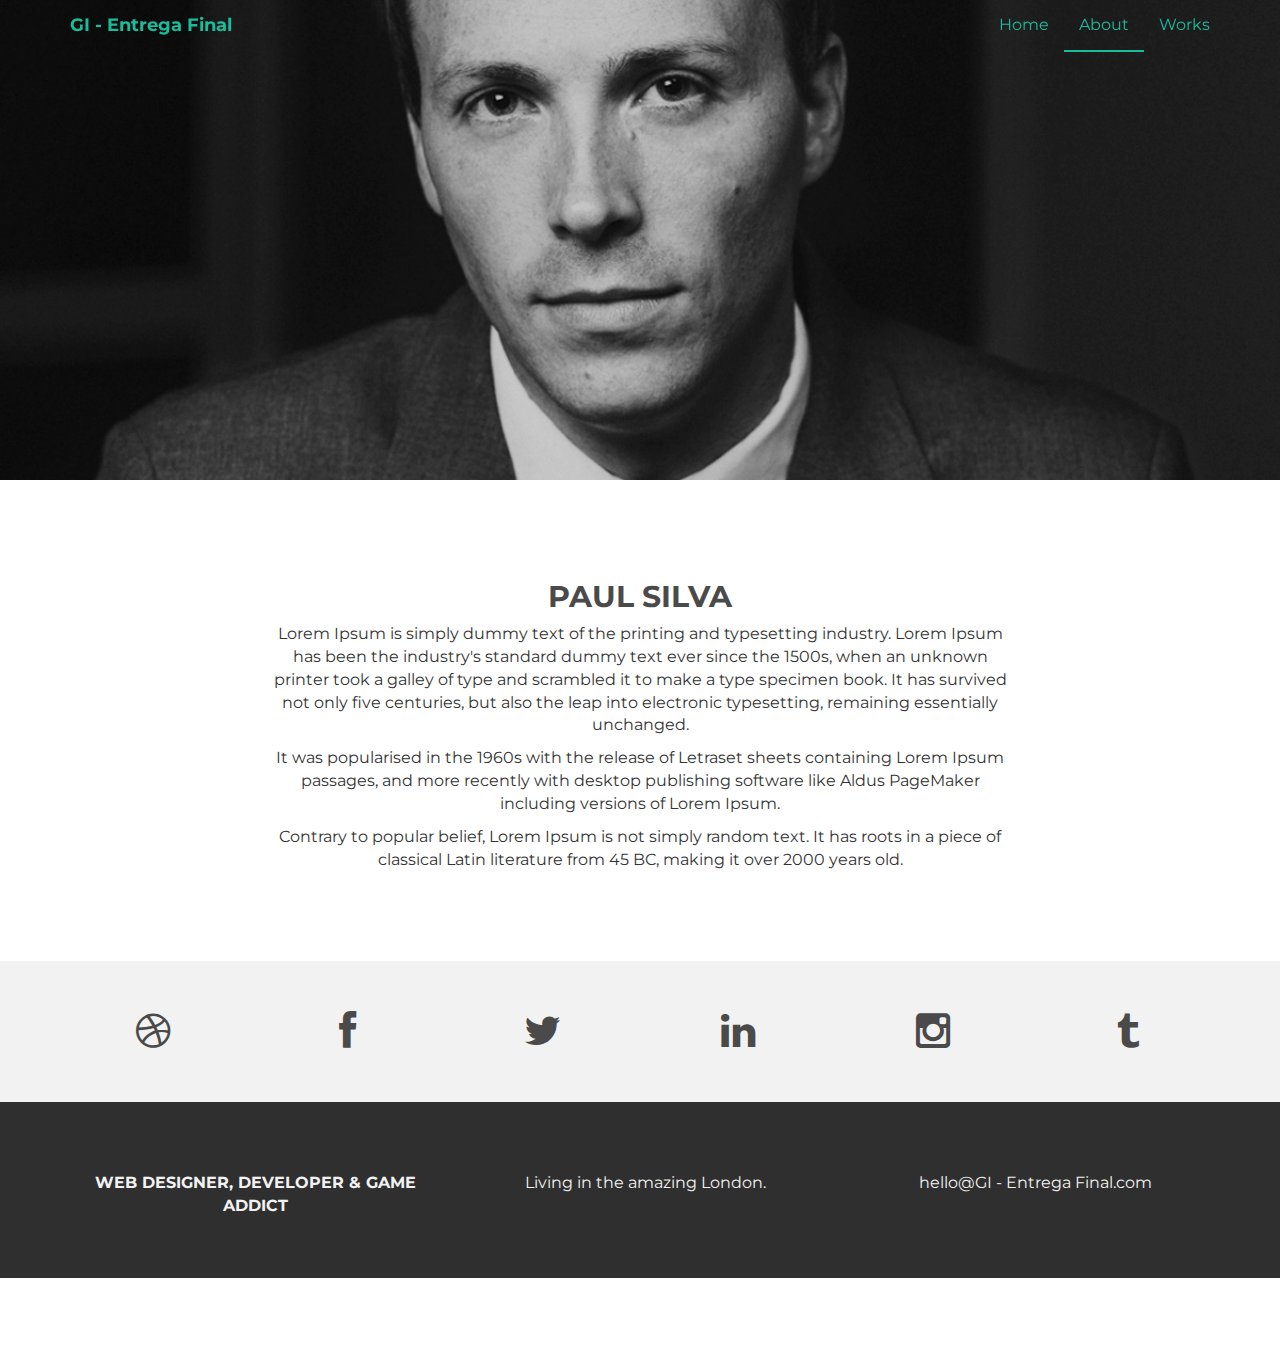
==== about.html @ abc32a90 "Beginning" ====
<!DOCTYPE html>
<html lang="en">
  <head>
    <meta charset="utf-8">
    <meta http-equiv="X-UA-Compatible" content="IE=edge">
    <meta name="viewport" content="width=device-width, initial-scale=1">
    <meta name="description" content="">
    <meta name="author" content="">
    <link rel="shortcut icon" href="assets/ico/favicon.ico">

    <title>GI - Entrega Final</title>

    <!-- Bootstrap core CSS -->
    <link href="assets/css/bootstrap.css" rel="stylesheet">

    <!-- Custom styles for this template -->
    <link href="assets/css/style.css" rel="stylesheet">
    <link href="assets/css/font-awesome.min.css" rel="stylesheet">

    <!-- Just for debugging purposes. Don't actually copy this line! -->
    <!--[if lt IE 9]><script src="../../assets/js/ie8-responsive-file-warning.js"></script><![endif]-->

    <!-- HTML5 shim and Respond.js IE8 support of HTML5 elements and media queries -->
    <!--[if lt IE 9]>
      <script src="https://oss.maxcdn.com/libs/html5shiv/3.7.0/html5shiv.js"></script>
      <script src="https://oss.maxcdn.com/libs/respond.js/1.4.2/respond.min.js"></script>
    <![endif]-->
  </head>

  <body>

    <!-- Static navbar -->
    <div class="navbar navbar-default navbar-fixed-top" role="navigation">
      <div class="container">
        <div class="navbar-header">
          <button type="button" class="navbar-toggle" data-toggle="collapse" data-target=".navbar-collapse">
            <span class="sr-only">Toggle navigation</span>
            <span class="icon-bar"></span>
            <span class="icon-bar"></span>
            <span class="icon-bar"></span>
          </button>
          <a class="navbar-brand" href="index.html">GI - Entrega Final</a>
        </div>
        <div class="navbar-collapse collapse">
          <ul class="nav navbar-nav navbar-right">
            <li><a href="index.html">Home</a></li>
            <li class="active"><a href="about.html">About</a></li>
            <li><a href="index.html#works">Works</a></li>
          </ul>
        </div><!--/.nav-collapse -->
      </div>
    </div>


	<div id="aboutwrap">
	    <div class="container">
			<div class="row">
				<div class="col-lg-6 col-lg-offset-3">
				</div>
			</div><! --/row -->
	    </div> <!-- /container -->
	</div><! --/aboutwrap -->
	
	<div class="container">
		<div class="row centered mt mb">
			<div class="col-lg-8 col-lg-offset-2">
				<h2>PAUL SILVA</h2>
				<p>Lorem Ipsum is simply dummy text of the printing and typesetting industry. Lorem Ipsum has been the industry's standard dummy text ever since the 1500s, when an unknown printer took a galley of type and scrambled it to make a type specimen book. It has survived not only five centuries, but also the leap into electronic typesetting, remaining essentially unchanged.</p>
				<p>It was popularised in the 1960s with the release of Letraset sheets containing Lorem Ipsum passages, and more recently with desktop publishing software like Aldus PageMaker including versions of Lorem Ipsum.</p>
				<p>Contrary to popular belief, Lorem Ipsum is not simply random text. It has roots in a piece of classical Latin literature from 45 BC, making it over 2000 years old.</p>
			</div>

		</div><! --/row -->
	</div><! --/container -->
	
	<div id="social">
		<div class="container">
			<div class="row centered">
				<div class="col-lg-2">
					<a href="#"><i class="fa fa-dribbble"></i></a>
				</div>
				<div class="col-lg-2">
					<a href="#"><i class="fa fa-facebook"></i></a>
				</div>
				<div class="col-lg-2">
					<a href="#"><i class="fa fa-twitter"></i></a>
				</div>
				<div class="col-lg-2">
					<a href="#"><i class="fa fa-linkedin"></i></a>
				</div>
				<div class="col-lg-2">
					<a href="#"><i class="fa fa-instagram"></i></a>
				</div>
				<div class="col-lg-2">
					<a href="#"><i class="fa fa-tumblr"></i></a>
				</div>
			
			</div><! --/row -->
		</div><! --/container -->
	</div><! --/social -->

	<div id="footerwrap">
		<div class="container">
			<div class="row centered">
				<div class="col-lg-4">
					<p><b>WEB DESIGNER, DEVELOPER & GAME ADDICT</b></p>
				</div>
			
				<div class="col-lg-4">
					<p>Living in the amazing London.</p>
				</div>
				<div class="col-lg-4">
					<p>hello@GI - Entrega Final.com</p>
				</div>
			
			</div>
		
		</div>
	</div><! --/footerwrap -->
	


    <!-- Bootstrap core JavaScript
    ================================================== -->
    <!-- Placed at the end of the document so the pages load faster -->
    <script src="https://ajax.googleapis.com/ajax/libs/jquery/1.11.0/jquery.min.js"></script>
    <script src="assets/js/bootstrap.min.js"></script>
  </body>
</html>
---- assets/css/style.css ----
/*
 * Author: Carlos Alvarez
 * URL: http://Alvarez.is
 *
 * Project Name: NYC Design
 * Version: 1.0
 * Date: 04-20-2014
 * URL: 
 */


/* ==========================================================================
   Base Styles, Bootstrap Modifications & Fonts Import
   ========================================================================== */

@import url(http://fonts.googleapis.com/css?family=Montserrat:400,700);


::-moz-selection {
    background: #f2c2c9;
    color: #a4003a;
    text-shadow: none;
}

::selection {
    background: #16a085;
    color: #a4003a;
    text-shadow: none;
}

/*
 * A better looking default horizontal rule
 */

 hr {
    display: block;
    height: 1px;
    border: 0;
    border-top: 1px solid #ccc;
    margin: 1em 0;
    padding: 0;
}

.centered {
	text-align: center
}

.mt {
	margin-top: 80px;
}

.mb {
	margin-bottom: 80px;
}

/* ==========================================================================
   General styles
   ========================================================================== */


body {
    font-family: 'Montserrat', sans-serif;
    font-weight: 400;
    font-size: 16px;

    -webkit-font-smoothing: antialiased;
    -webkit-overflow-scrolling: touch;
}

h1, h2, h3, h4, h5, h6 {
	font-weight: 700;
    color: #4a4a4a;
}


.navbar-brand {
	font-weight: 700;
}

.navbar-default .navbar-brand {
	color: #1abc9c;
}

.navbar-default {
	background-color: transparent;
	border-color: transparent;
}

.navbar-default .navbar-nav > .active > a, .navbar-default .navbar-nav > .active > a:hover, .navbar-default .navbar-nav > .active > a:focus {
	color: #1abc9c;
	background-color: transparent;
	border-bottom: 2px solid #1abc9c
}

.navbar-default .navbar-nav > li > a {
	color: #1abc9c;
}

/* ==========================================================================
   Wrap Sections
   ========================================================================== */

#headerwrap {
	background: url(../img/back.jpg) no-repeat center top;
	margin-top: -70px;
	padding-top: 250px;
	text-align:center;
	background-attachment: relative;
	background-position: center center;
	min-height: 650px;
	width: 100%;
	
    -webkit-background-size: 100%;
    -moz-background-size: 100%;
    -o-background-size: 100%;
    background-size: 100%;

    -webkit-background-size: cover;
    -moz-background-size: cover;
    -o-background-size: cover;
    background-size: cover;
}

#headerwrap h1 {
	color:#ffffff;
	padding-top: 10px;
	padding-bottom: 20px;
	letter-spacing: 4px;
	font-size: 80px;
	font-weight: bold;
}

#headerwrap h4 {
	font-weight: 400;
	color: #ffffff
}

#social {
	padding-top: 50px;
	padding-bottom: 50px;
	background-color: #f2f2f2;
}

#social i {
	font-size: 40px;
	color: #4a4a4a
}

#social i:hover {
	color: #1abc9c
}

#footerwrap {
	padding-top: 70px;
	padding-bottom: 50px;
	background-color: #2f2f2f;
}

#footerwrap p {
	color: #f2f2f2;
	margin-left: 10px;
}

#workwrap {	
	background: url(../img/work.jpg) no-repeat center top;
	margin-top: -70px;
	padding-top: 250px;
	text-align:center;
	background-attachment: relative;
	background-position: center center;
	min-height: 650px;
	width: 100%;
	
    -webkit-background-size: 100%;
    -moz-background-size: 100%;
    -o-background-size: 100%;
    background-size: 100%;

    -webkit-background-size: cover;
    -moz-background-size: cover;
    -o-background-size: cover;
    background-size: cover;
}

#workwrap h1 {
	color:#ffffff;
	padding-top: 10px;
	padding-bottom: 20px;
	letter-spacing: 4px;
	font-size: 80px;
	font-weight: bold;
}

#workwrap h4 {
	font-weight: 400;
	color: #ffffff
}

#aboutwrap {	
	background: url(../img/about.jpg) no-repeat center top;
	margin-top: -70px;
	padding-top: 250px;
	text-align:center;
	background-attachment: relative;
	background-position: center center;
	min-height: 550px;
	width: 100%;
	
    -webkit-background-size: 100%;
    -moz-background-size: 100%;
    -o-background-size: 100%;
    background-size: 100%;

    -webkit-background-size: cover;
    -moz-background-size: cover;
    -o-background-size: cover;
    background-size: cover;
}




/* Gallery */
.gallery {
	margin-top: 30px;
}

.gallery img:hover {
	opacity: 0.4;
}
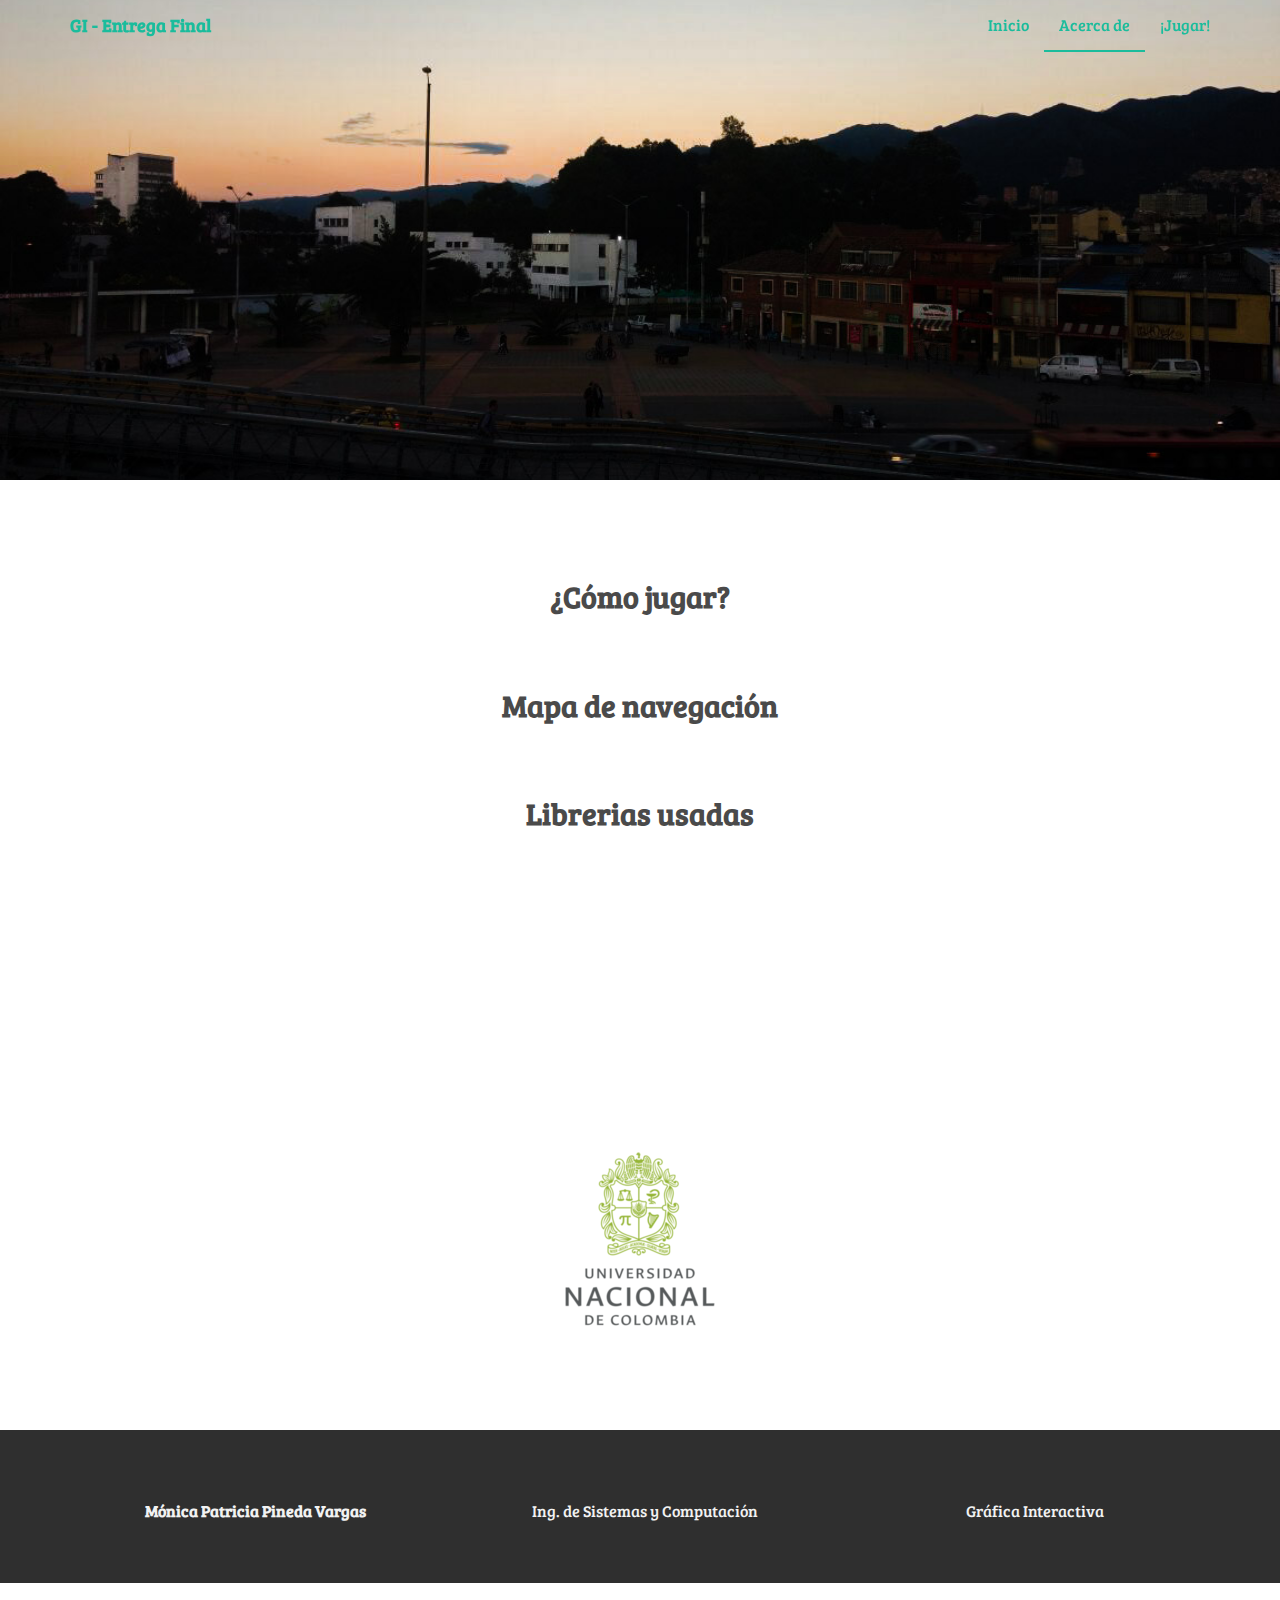
==== commit 36fb9695: "changing all interface" ====
--- a/about.html
+++ b/about.html
@@ -43,9 +43,9 @@
         </div>
         <div class="navbar-collapse collapse">
           <ul class="nav navbar-nav navbar-right">
-            <li><a href="index.html">Home</a></li>
-            <li class="active"><a href="about.html">About</a></li>
-            <li><a href="index.html#works">Works</a></li>
+            <li><a href="index.html">Inicio</a></li>
+            <li class="active"><a href="about.html">Acerca de</a></li>
+            <li><a href="play.html">¡Jugar!</a></li>
           </ul>
         </div><!--/.nav-collapse -->
       </div>
@@ -60,64 +60,53 @@
 			</div><! --/row -->
 	    </div> <!-- /container -->
 	</div><! --/aboutwrap -->
-	
+
 	<div class="container">
 		<div class="row centered mt mb">
 			<div class="col-lg-8 col-lg-offset-2">
-				<h2>PAUL SILVA</h2>
-				<p>Lorem Ipsum is simply dummy text of the printing and typesetting industry. Lorem Ipsum has been the industry's standard dummy text ever since the 1500s, when an unknown printer took a galley of type and scrambled it to make a type specimen book. It has survived not only five centuries, but also the leap into electronic typesetting, remaining essentially unchanged.</p>
-				<p>It was popularised in the 1960s with the release of Letraset sheets containing Lorem Ipsum passages, and more recently with desktop publishing software like Aldus PageMaker including versions of Lorem Ipsum.</p>
-				<p>Contrary to popular belief, Lorem Ipsum is not simply random text. It has roots in a piece of classical Latin literature from 45 BC, making it over 2000 years old.</p>
+				<h2>¿Cómo jugar?</h2>
+				<p></p>
+        <br></br>
+				<h2>Mapa de navegación</h2>
+				<p></p>
+        <br></br>
+        <h2>Librerias usadas</h2>
+				<p></p>
+        <br></br>
 			</div>
 
 		</div><! --/row -->
 	</div><! --/container -->
-	
-	<div id="social">
-		<div class="container">
-			<div class="row centered">
-				<div class="col-lg-2">
-					<a href="#"><i class="fa fa-dribbble"></i></a>
-				</div>
-				<div class="col-lg-2">
-					<a href="#"><i class="fa fa-facebook"></i></a>
-				</div>
-				<div class="col-lg-2">
-					<a href="#"><i class="fa fa-twitter"></i></a>
-				</div>
-				<div class="col-lg-2">
-					<a href="#"><i class="fa fa-linkedin"></i></a>
-				</div>
-				<div class="col-lg-2">
-					<a href="#"><i class="fa fa-instagram"></i></a>
-				</div>
-				<div class="col-lg-2">
-					<a href="#"><i class="fa fa-tumblr"></i></a>
-				</div>
-			
-			</div><! --/row -->
-		</div><! --/container -->
-	</div><! --/social -->
+
+  <section id="works"></section>
+  <div class="container">
+    <div class="row centered mt mb">
+      <div class="col-lg-10 col-lg-offset-1 mt">
+        <img src="assets/img/unal.png">
+      </div>
+
+    </div><! --/row -->
+  </div><! --/container -->
 
 	<div id="footerwrap">
 		<div class="container">
 			<div class="row centered">
 				<div class="col-lg-4">
-					<p><b>WEB DESIGNER, DEVELOPER & GAME ADDICT</b></p>
+					<p><b>Mónica Patricia Pineda Vargas</b></p>
 				</div>
-			
+
 				<div class="col-lg-4">
-					<p>Living in the amazing London.</p>
+					<p>Ing. de Sistemas y Computación</p>
 				</div>
 				<div class="col-lg-4">
-					<p>hello@GI - Entrega Final.com</p>
+					<p>Gráfica Interactiva</p>
 				</div>
-			
+
 			</div>
-		
+
 		</div>
 	</div><! --/footerwrap -->
-	
+
 
 
     <!-- Bootstrap core JavaScript
--- a/assets/css/style.css
+++ b/assets/css/style.css
@@ -13,7 +13,7 @@
    Base Styles, Bootstrap Modifications & Fonts Import
    ========================================================================== */
 
-@import url(http://fonts.googleapis.com/css?family=Montserrat:400,700);
+@import url(https://fonts.googleapis.com/css?family=Bree+Serif:400,700);
 
 
 ::-moz-selection {
@@ -59,7 +59,7 @@
 
 
 body {
-    font-family: 'Montserrat', sans-serif;
+    font-family: 'Bree Serif', serif;
     font-weight: 400;
     font-size: 16px;
 
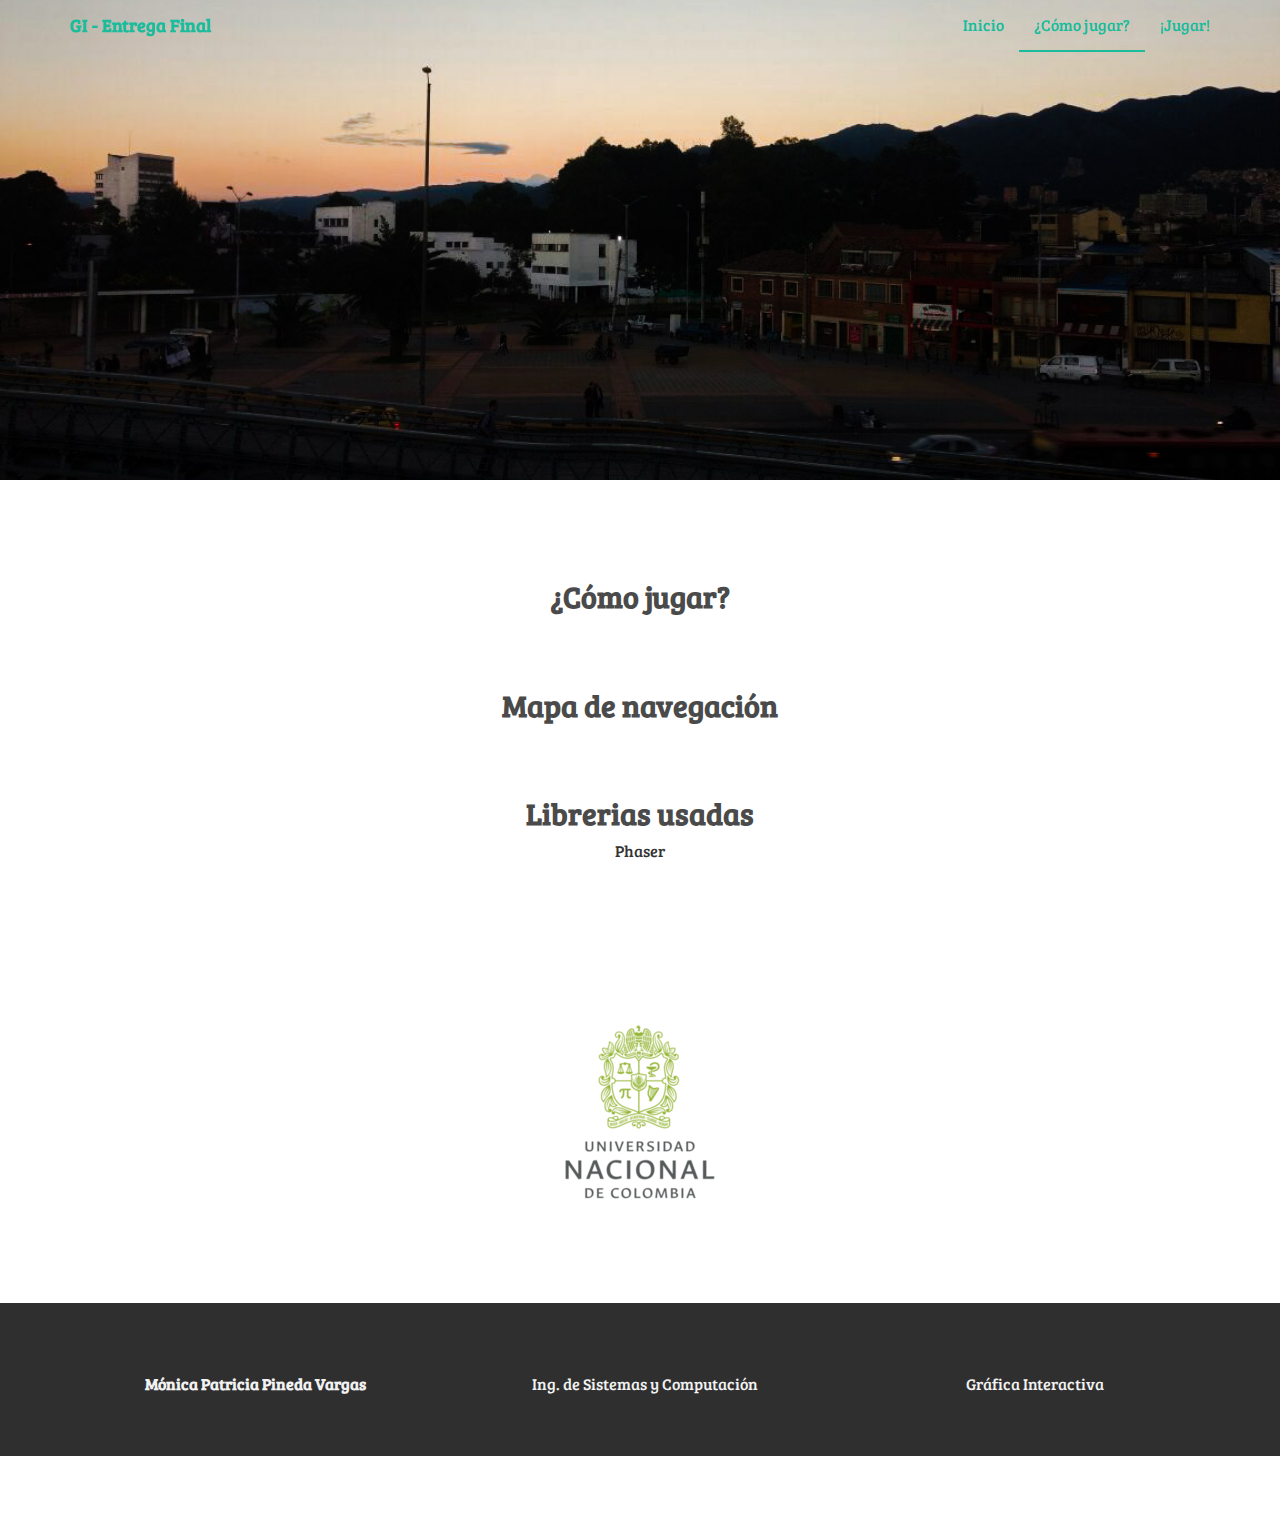
==== commit 3d8116ce: "Intent to touch" ====
--- a/about.html
+++ b/about.html
@@ -17,14 +17,6 @@
     <link href="assets/css/style.css" rel="stylesheet">
     <link href="assets/css/font-awesome.min.css" rel="stylesheet">
 
-    <!-- Just for debugging purposes. Don't actually copy this line! -->
-    <!--[if lt IE 9]><script src="../../assets/js/ie8-responsive-file-warning.js"></script><![endif]-->
-
-    <!-- HTML5 shim and Respond.js IE8 support of HTML5 elements and media queries -->
-    <!--[if lt IE 9]>
-      <script src="https://oss.maxcdn.com/libs/html5shiv/3.7.0/html5shiv.js"></script>
-      <script src="https://oss.maxcdn.com/libs/respond.js/1.4.2/respond.min.js"></script>
-    <![endif]-->
   </head>
 
   <body>
@@ -44,7 +36,7 @@
         <div class="navbar-collapse collapse">
           <ul class="nav navbar-nav navbar-right">
             <li><a href="index.html">Inicio</a></li>
-            <li class="active"><a href="about.html">Acerca de</a></li>
+            <li class="active"><a href="about.html">¿Cómo jugar?</a></li>
             <li><a href="play.html">¡Jugar!</a></li>
           </ul>
         </div><!--/.nav-collapse -->
@@ -71,22 +63,15 @@
 				<p></p>
         <br></br>
         <h2>Librerias usadas</h2>
-				<p></p>
+				<p>Phaser</p>
         <br></br>
 			</div>
-
+      <div class="col-lg-10 col-lg-offset-1 mt">
+        <img src="assets/img/unal.png">
+      </div>
 		</div><! --/row -->
 	</div><! --/container -->
 
-  <section id="works"></section>
-  <div class="container">
-    <div class="row centered mt mb">
-      <div class="col-lg-10 col-lg-offset-1 mt">
-        <img src="assets/img/unal.png">
-      </div>
-
-    </div><! --/row -->
-  </div><! --/container -->
 
 	<div id="footerwrap">
 		<div class="container">
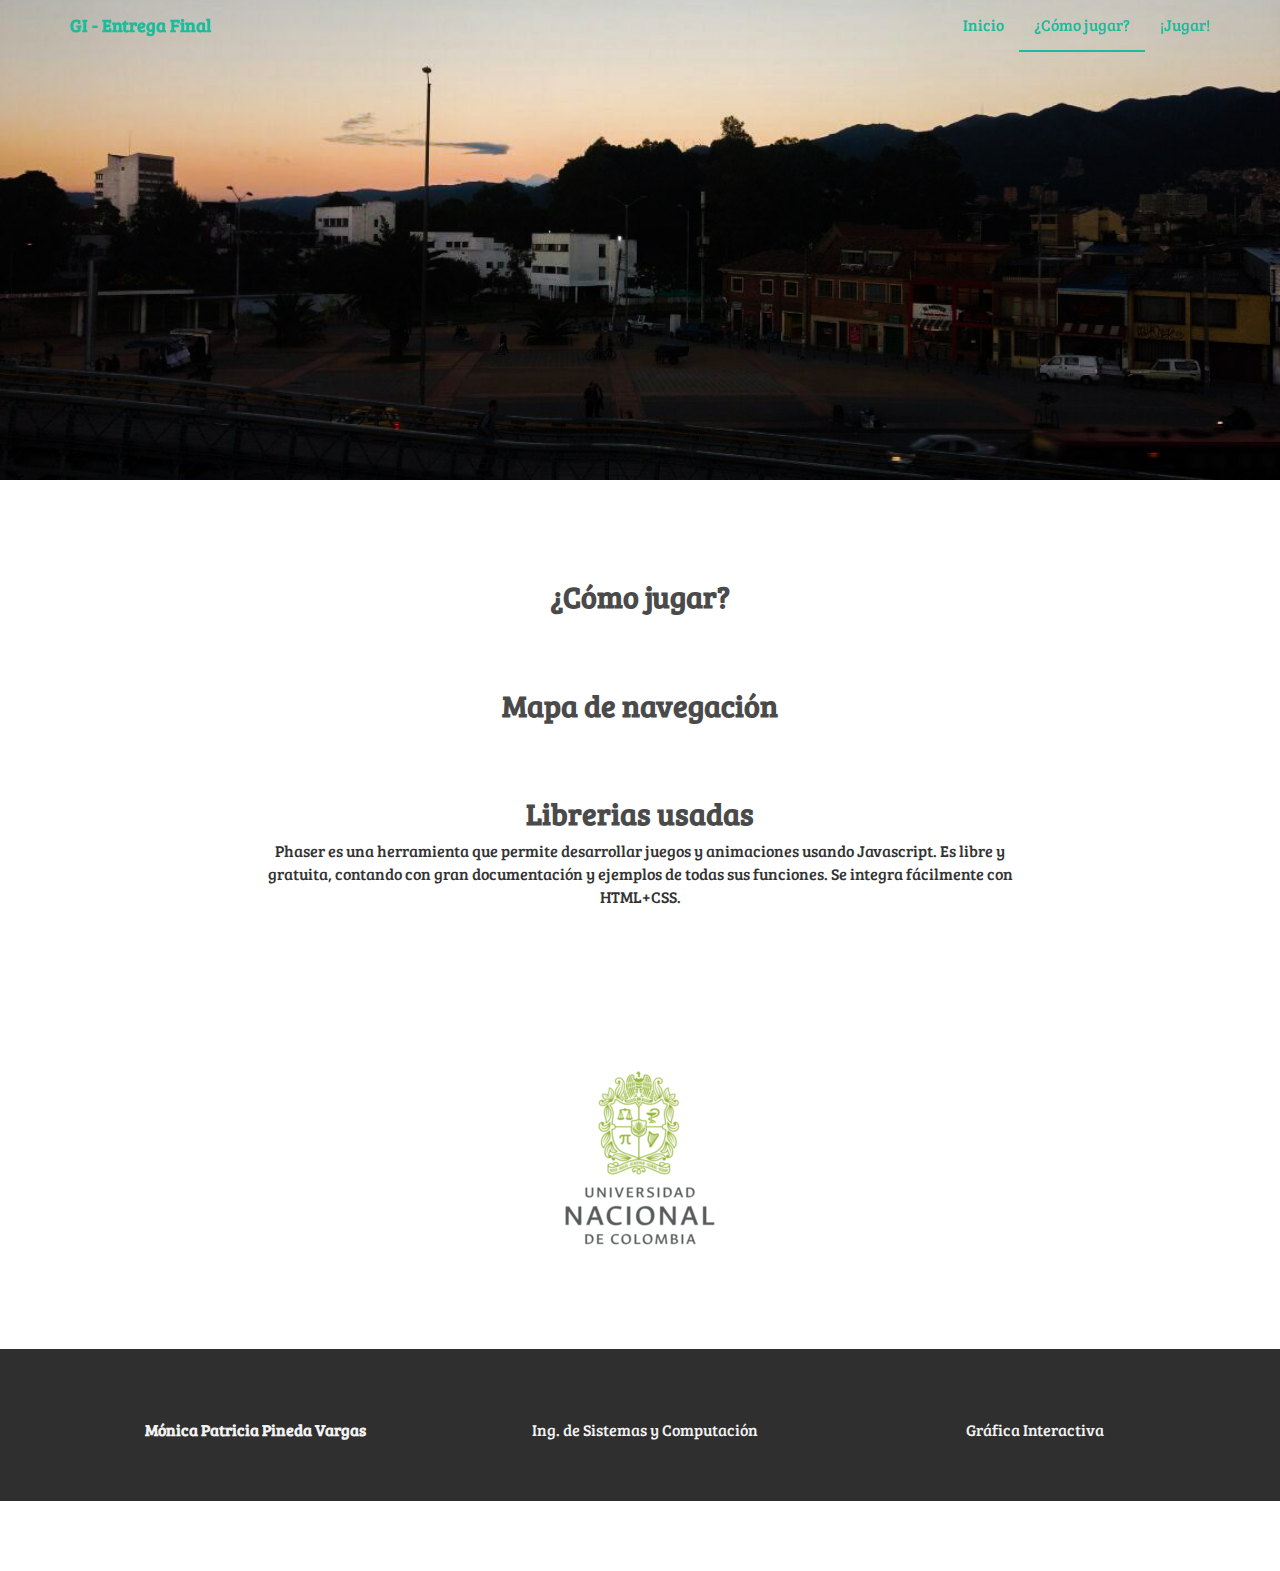
==== commit fe99ba13: "Update about.html" ====
--- a/about.html
+++ b/about.html
@@ -63,7 +63,7 @@
 				<p></p>
         <br></br>
         <h2>Librerias usadas</h2>
-				<p>Phaser</p>
+				<p>Phaser es una herramienta que permite desarrollar juegos y animaciones usando Javascript. Es libre y gratuita, contando con gran  documentación y ejemplos de todas sus funciones. Se integra fácilmente con HTML+CSS. </p>
         <br></br>
 			</div>
       <div class="col-lg-10 col-lg-offset-1 mt">
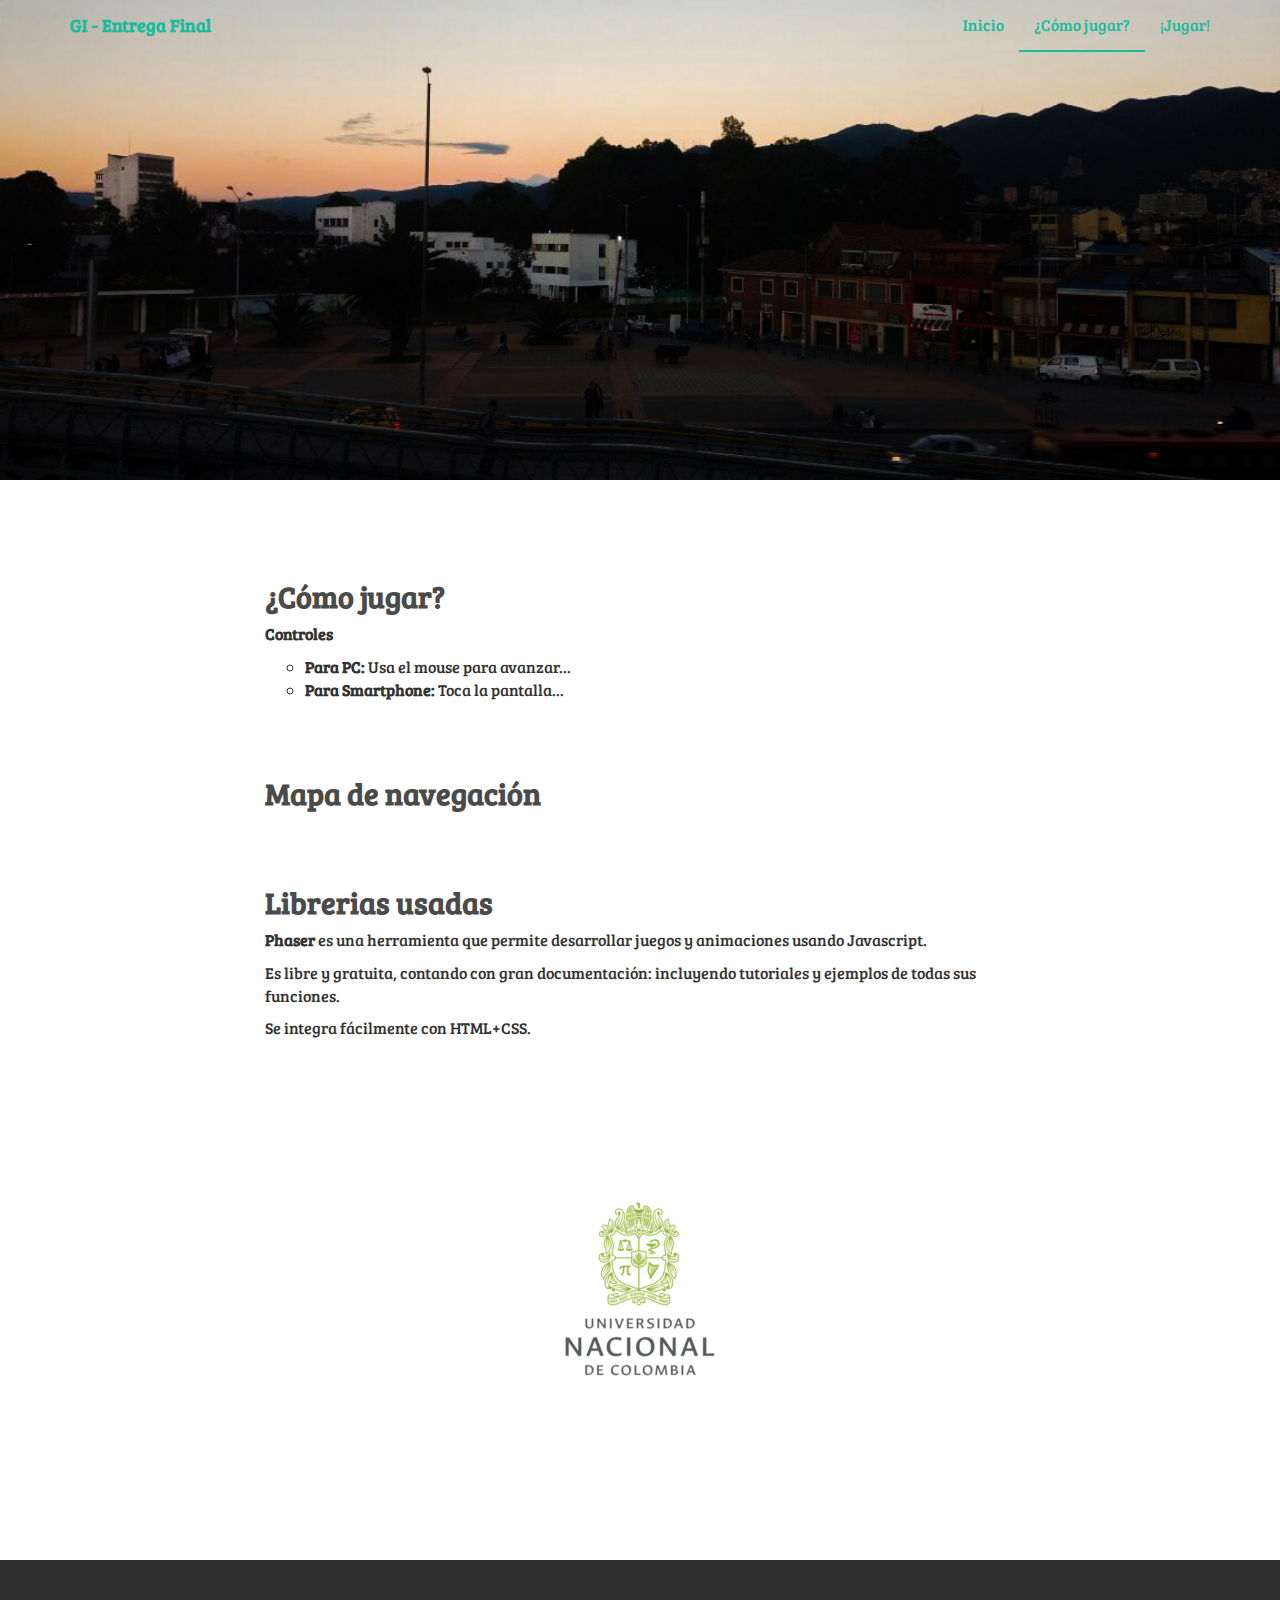
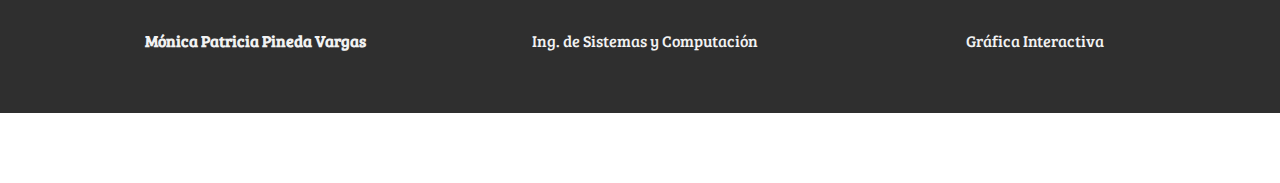
==== commit 25121574: "implementing responsive" ====
--- a/about.html
+++ b/about.html
@@ -54,21 +54,29 @@
 	</div><! --/aboutwrap -->
 
 	<div class="container">
-		<div class="row centered mt mb">
+		<div class="row mt mb">
 			<div class="col-lg-8 col-lg-offset-2">
 				<h2>¿Cómo jugar?</h2>
-				<p></p>
+				<p><b>Controles</b></p>
+        <ul style="list-style-type:circle">
+          <li><b>Para PC:</b> Usa el mouse para avanzar...</li>
+          <li><b>Para Smartphone:</b> Toca la pantalla...</li>
+        </ul>
         <br></br>
 				<h2>Mapa de navegación</h2>
 				<p></p>
         <br></br>
         <h2>Librerias usadas</h2>
-				<p>Phaser es una herramienta que permite desarrollar juegos y animaciones usando Javascript. Es libre y gratuita, contando con gran  documentación y ejemplos de todas sus funciones. Se integra fácilmente con HTML+CSS. </p>
+				<p><b>Phaser</b> es una herramienta que permite desarrollar juegos y animaciones usando Javascript.</p>
+        <p>Es libre y gratuita, contando con gran documentación: incluyendo tutoriales y ejemplos de todas sus funciones.</p>
+        <p>Se integra fácilmente con HTML+CSS.</p>
         <br></br>
 			</div>
+      <div class="row centered mt mb">
       <div class="col-lg-10 col-lg-offset-1 mt">
         <img src="assets/img/unal.png">
       </div>
+    </div>
 		</div><! --/row -->
 	</div><! --/container -->
 
--- a/assets/css/style.css
+++ b/assets/css/style.css
@@ -5,16 +5,31 @@
  * Project Name: NYC Design
  * Version: 1.0
  * Date: 04-20-2014
- * URL: 
+ * URL:
+
+
+ Editado por: Monica Patricia Pineda Vargas
  */
+
+
 
 
 /* ==========================================================================
    Base Styles, Bootstrap Modifications & Fonts Import
    ========================================================================== */
 
+/* Se modifica el tipo de letra */
 @import url(https://fonts.googleapis.com/css?family=Bree+Serif:400,700);
 
+/* Permite centrar el contenido del CANVAS de Phaser */
+canvas {
+    padding-left: 0;
+    padding-right: 0;
+    margin-left: auto;
+    margin-right: auto;
+    display: block;
+    width: 320px;
+}
 
 ::-moz-selection {
     background: #f2c2c9;
@@ -109,7 +124,7 @@
 	background-position: center center;
 	min-height: 650px;
 	width: 100%;
-	
+
     -webkit-background-size: 100%;
     -moz-background-size: 100%;
     -o-background-size: 100%;
@@ -161,7 +176,7 @@
 	margin-left: 10px;
 }
 
-#workwrap {	
+#workwrap {
 	background: url(../img/work.jpg) no-repeat center top;
 	margin-top: -70px;
 	padding-top: 250px;
@@ -170,7 +185,7 @@
 	background-position: center center;
 	min-height: 650px;
 	width: 100%;
-	
+
     -webkit-background-size: 100%;
     -moz-background-size: 100%;
     -o-background-size: 100%;
@@ -196,7 +211,7 @@
 	color: #ffffff
 }
 
-#aboutwrap {	
+#aboutwrap {
 	background: url(../img/about.jpg) no-repeat center top;
 	margin-top: -70px;
 	padding-top: 250px;
@@ -205,7 +220,7 @@
 	background-position: center center;
 	min-height: 550px;
 	width: 100%;
-	
+
     -webkit-background-size: 100%;
     -moz-background-size: 100%;
     -o-background-size: 100%;
@@ -227,4 +242,4 @@
 
 .gallery img:hover {
 	opacity: 0.4;
-}+}
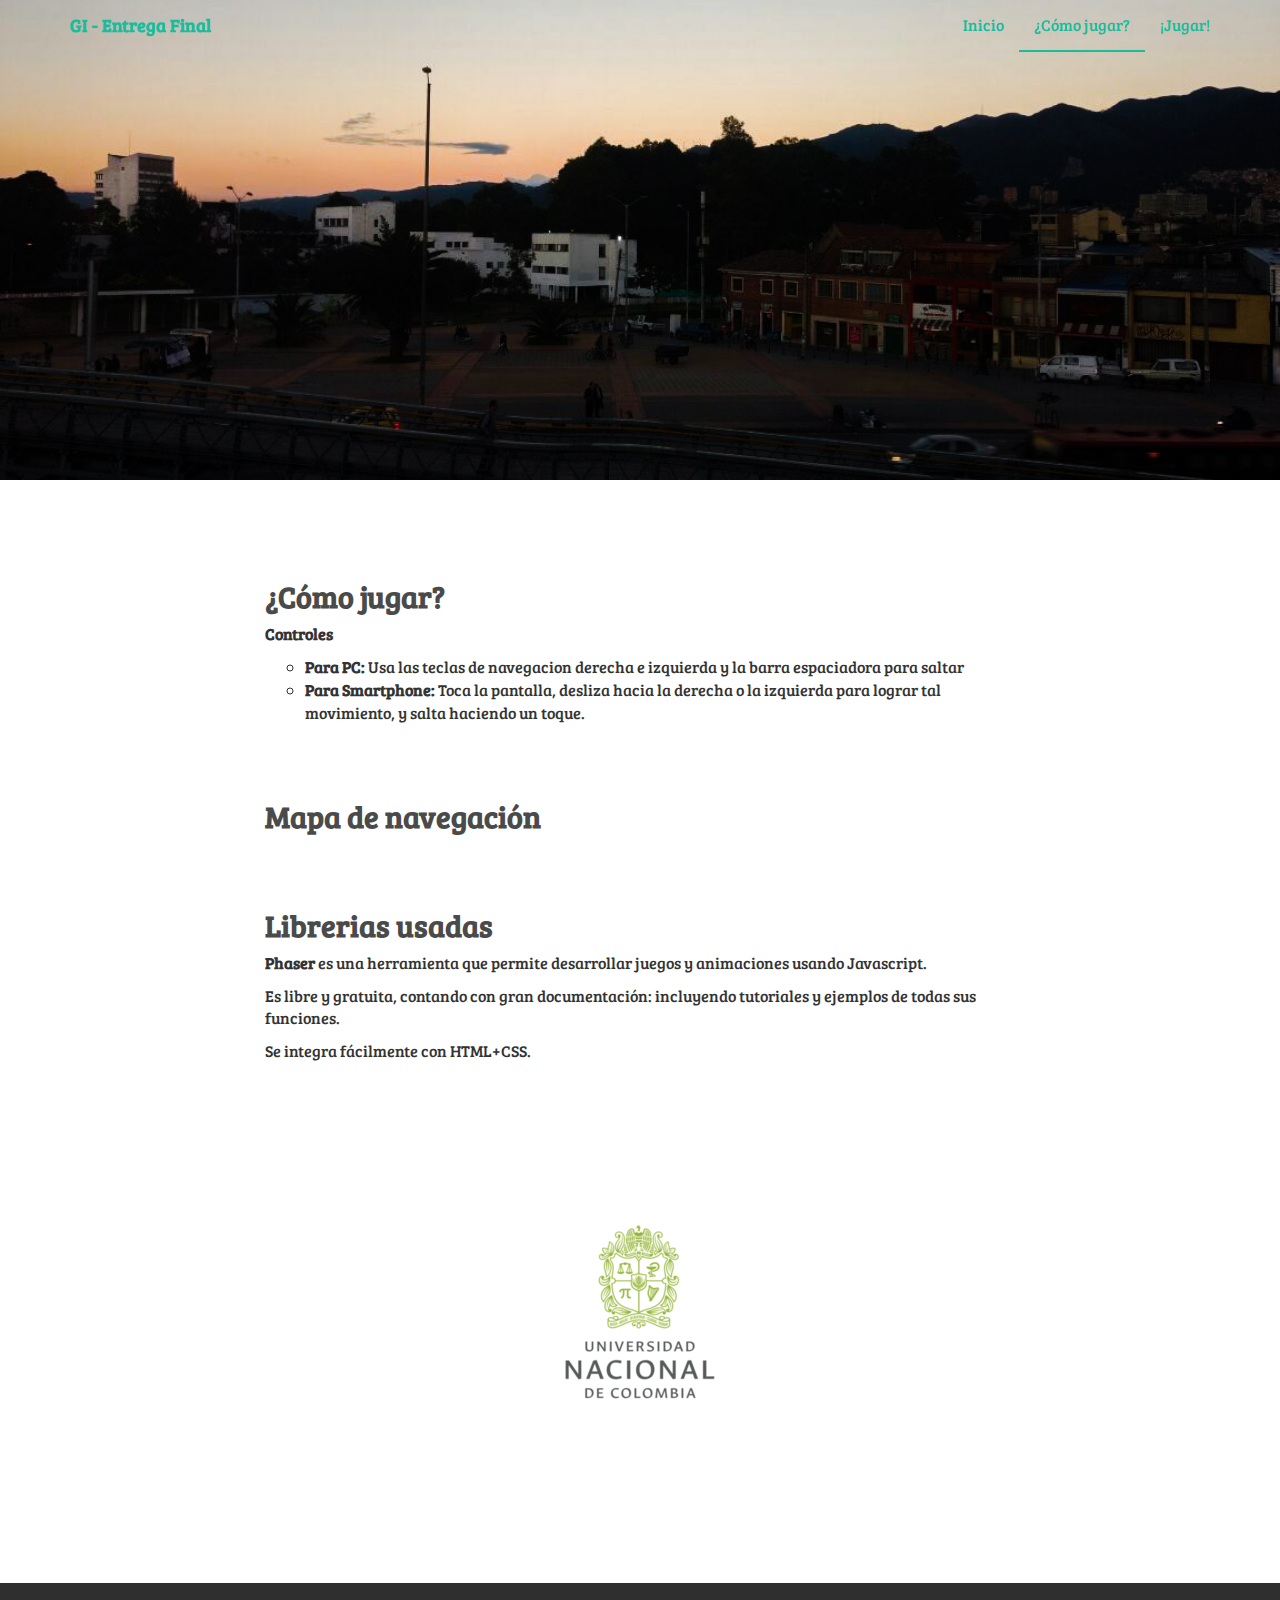
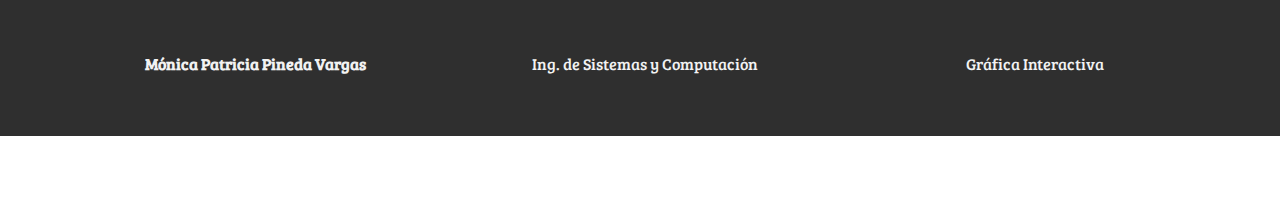
==== commit 2c9fdda6: "instruccion" ====
--- a/about.html
+++ b/about.html
@@ -59,8 +59,9 @@
 				<h2>¿Cómo jugar?</h2>
 				<p><b>Controles</b></p>
         <ul style="list-style-type:circle">
-          <li><b>Para PC:</b> Usa el mouse para avanzar...</li>
-          <li><b>Para Smartphone:</b> Toca la pantalla...</li>
+          <li><b>Para PC:</b> Usa las teclas de navegacion derecha e izquierda y la barra espaciadora para saltar</li>
+          <li><b>Para Smartphone:</b> Toca la pantalla, desliza hacia la derecha o la izquierda para lograr tal movimiento, 
+          y salta haciendo un toque. </li>
         </ul>
         <br></br>
 				<h2>Mapa de navegación</h2>
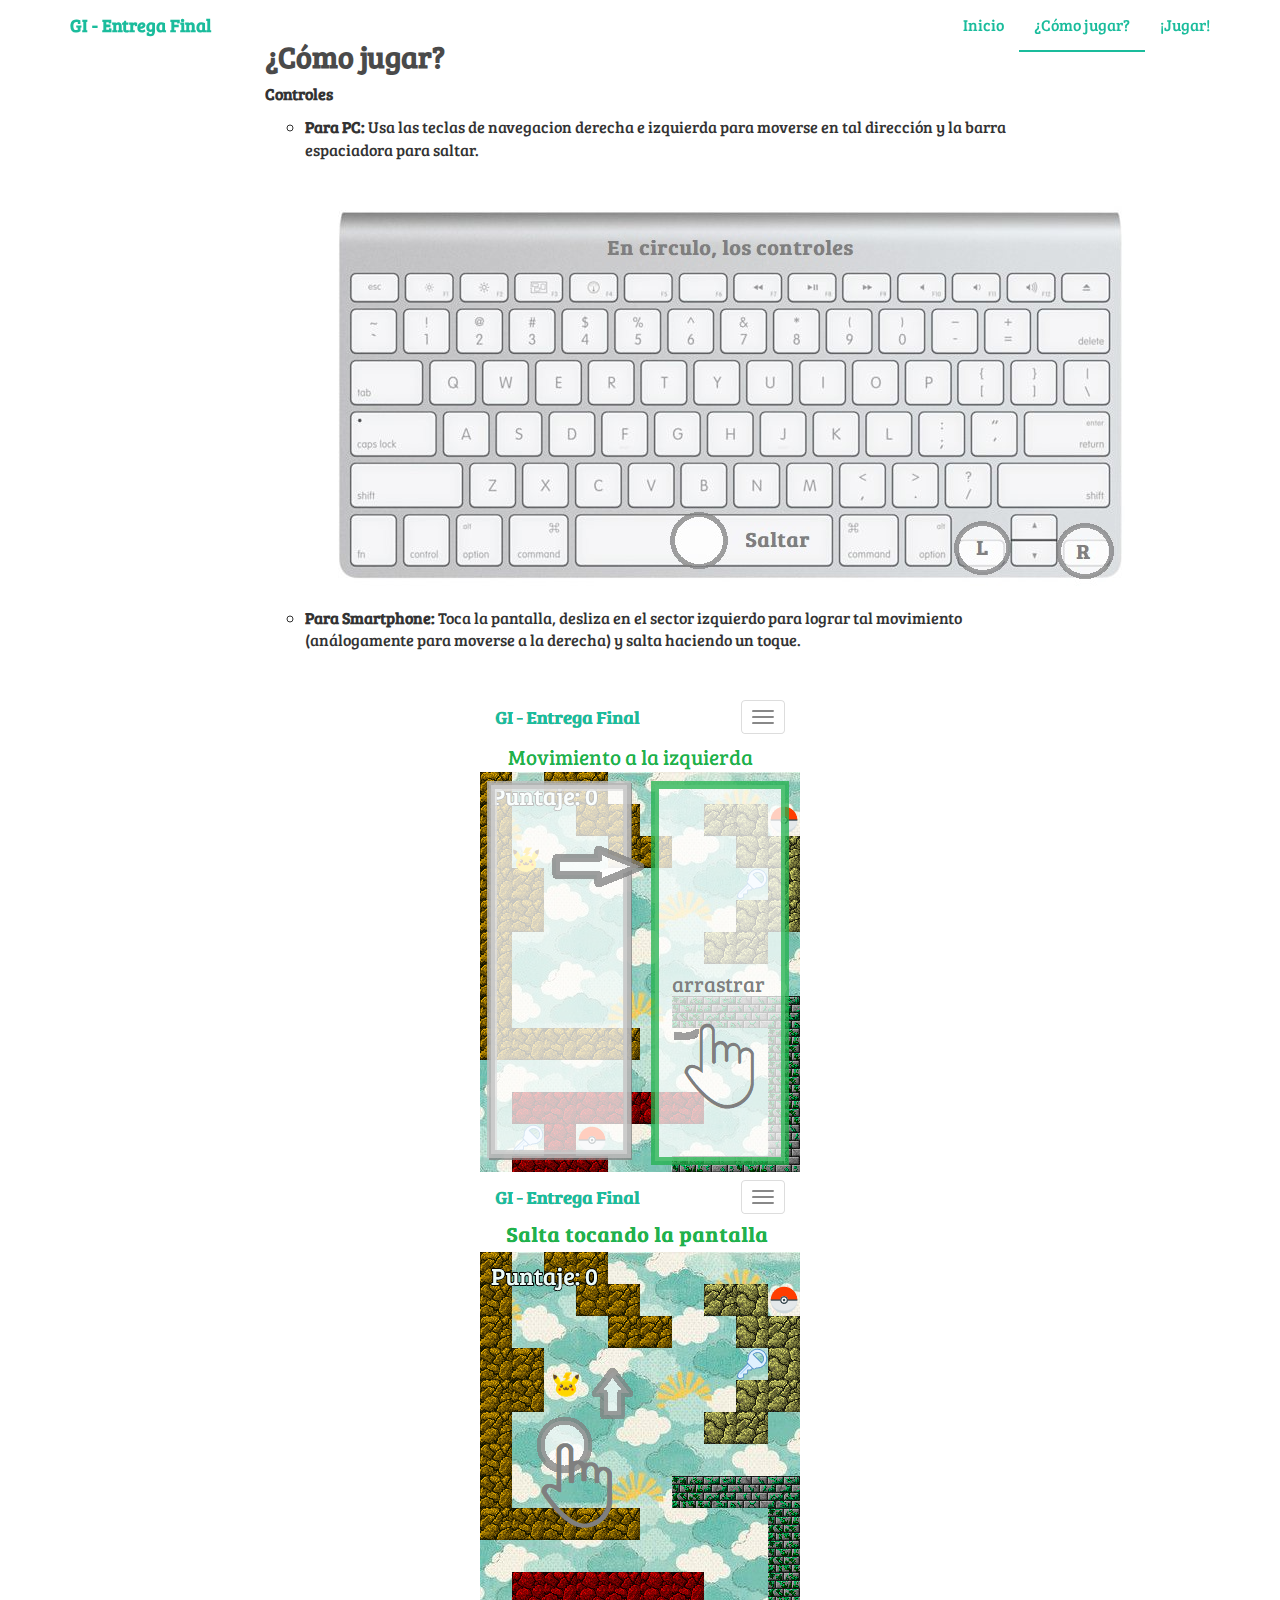
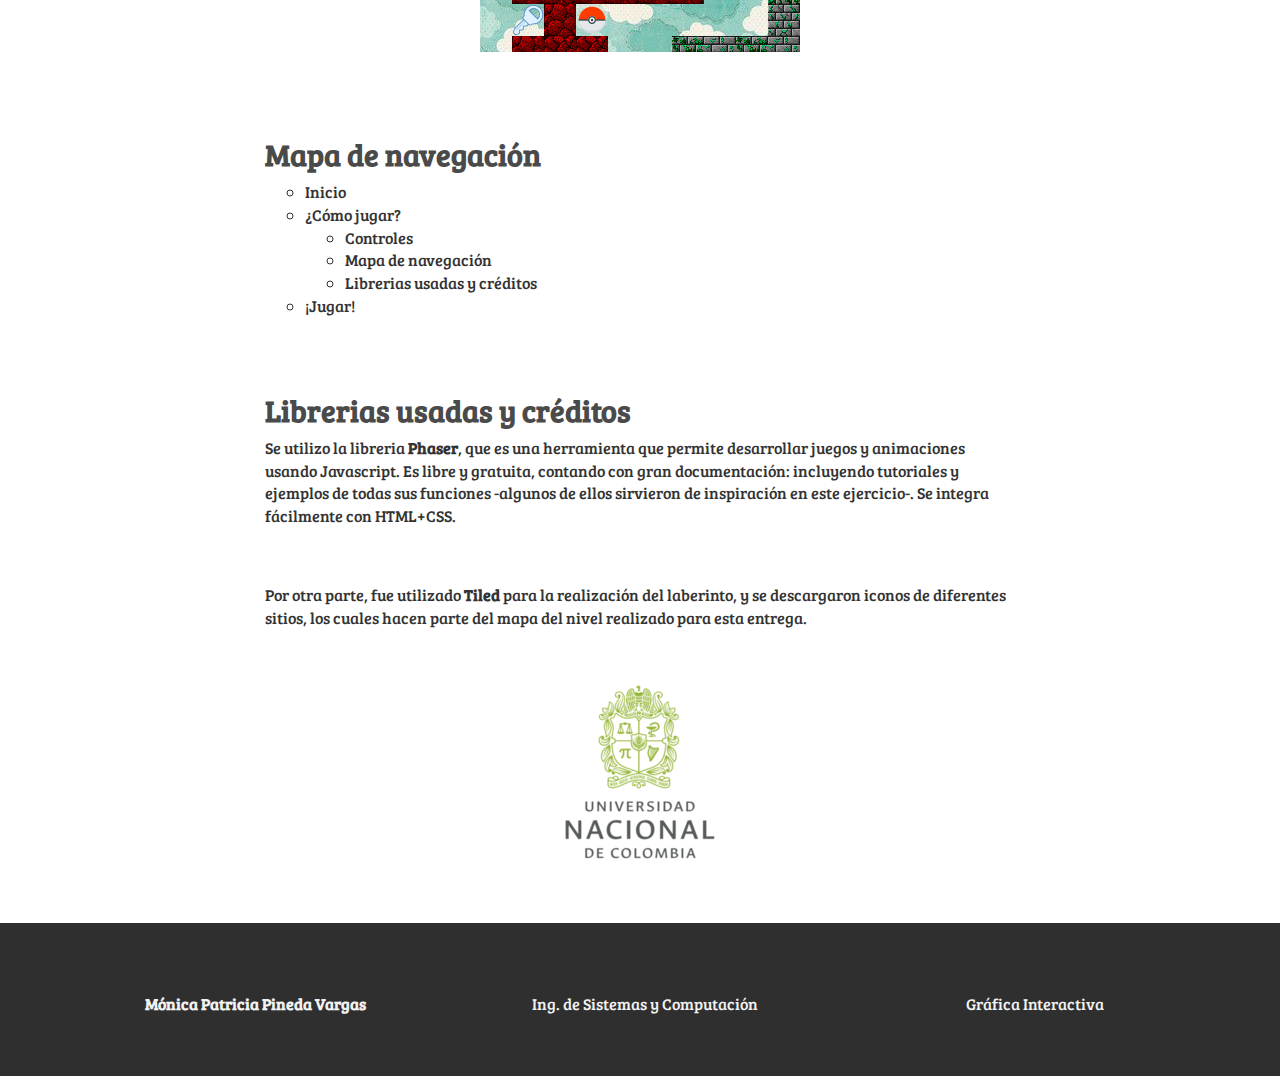
==== commit b50c349c: "commenting" ====
--- a/about.html
+++ b/about.html
@@ -43,43 +43,54 @@
       </div>
     </div>
 
-
-	<div id="aboutwrap">
-	    <div class="container">
-			<div class="row">
-				<div class="col-lg-6 col-lg-offset-3">
-				</div>
-			</div><! --/row -->
-	    </div> <!-- /container -->
-	</div><! --/aboutwrap -->
-
 	<div class="container">
 		<div class="row mt mb">
 			<div class="col-lg-8 col-lg-offset-2">
 				<h2>¿Cómo jugar?</h2>
 				<p><b>Controles</b></p>
         <ul style="list-style-type:circle">
-          <li><b>Para PC:</b> Usa las teclas de navegacion derecha e izquierda y la barra espaciadora para saltar</li>
-          <li><b>Para Smartphone:</b> Toca la pantalla, desliza hacia la derecha o la izquierda para lograr tal movimiento, 
-          y salta haciendo un toque. </li>
+          <li><b>Para PC:</b> Usa las teclas de navegacion derecha e izquierda para moverse en tal dirección y la barra espaciadora para saltar.</li>
         </ul>
+        <div class="row centered mt mb">
+          <div class="col-lg-10 col-lg-offset-1 mt">
+            <img src="assets/img/keyboard.jpg">
+          </div>
+        </div>
+        <ul style="list-style-type:circle">
+          <li><b>Para Smartphone:</b> Toca la pantalla, desliza en el sector izquierdo para lograr tal movimiento (análogamente para moverse a la derecha) y salta haciendo un toque.</li>
+        </ul>
+        <div class="row centered mt mb">
+          <div class="col-lg-10 col-lg-offset-1 mt">
+            <img src="assets/img/instruccion.png">
+            <img src="assets/img/instruccion2.png">
+          </div>
+        </div>
         <br></br>
 				<h2>Mapa de navegación</h2>
+        <ul style="list-style-type:circle">
+          <li>Inicio</li>
+          <li>¿Cómo jugar?</li>
+            <ul>
+              <li>Controles</li>
+              <li>Mapa de navegación</li>
+              <li>Librerias usadas y créditos</li>
+            </ul>
+          <li>¡Jugar!</li>
+        </ul>
 				<p></p>
         <br></br>
-        <h2>Librerias usadas</h2>
-				<p><b>Phaser</b> es una herramienta que permite desarrollar juegos y animaciones usando Javascript.</p>
-        <p>Es libre y gratuita, contando con gran documentación: incluyendo tutoriales y ejemplos de todas sus funciones.</p>
-        <p>Se integra fácilmente con HTML+CSS.</p>
+        <h2>Librerias usadas y créditos</h2>
+				<p>Se utilizo la libreria <b>Phaser</b>, que es una herramienta que permite desarrollar juegos y animaciones usando Javascript. Es libre y gratuita, contando con gran documentación: incluyendo tutoriales y ejemplos de todas sus funciones -algunos de ellos sirvieron de inspiración en este ejercicio-. Se integra fácilmente con HTML+CSS.</p>
         <br></br>
+        <p>Por otra parte, fue utilizado <b>Tiled</b> para la realización del laberinto, y se descargaron iconos de diferentes sitios, los cuales hacen parte del mapa del nivel realizado para esta entrega.</p>
 			</div>
       <div class="row centered mt mb">
       <div class="col-lg-10 col-lg-offset-1 mt">
         <img src="assets/img/unal.png">
       </div>
     </div>
-		</div><! --/row -->
-	</div><! --/container -->
+		</div>
+	</div>
 
 
 	<div id="footerwrap">
@@ -99,8 +110,7 @@
 			</div>
 
 		</div>
-	</div><! --/footerwrap -->
-
+	</div>
 
 
     <!-- Bootstrap core JavaScript
--- a/assets/css/style.css
+++ b/assets/css/style.css
@@ -60,12 +60,20 @@
 	text-align: center
 }
 
+.mt2 {
+	margin-top: 80px;
+}
+
+.mb2 {
+	margin-bottom: 80px;
+}
+
 .mt {
-	margin-top: 80px;
+	margin-top: 20px;
 }
 
 .mb {
-	margin-bottom: 80px;
+	margin-bottom: 20px;
 }
 
 /* ==========================================================================
@@ -208,7 +216,7 @@
 
 #workwrap h4 {
 	font-weight: 400;
-	color: #ffffff
+	color: #4a4a4a;
 }
 
 #aboutwrap {
